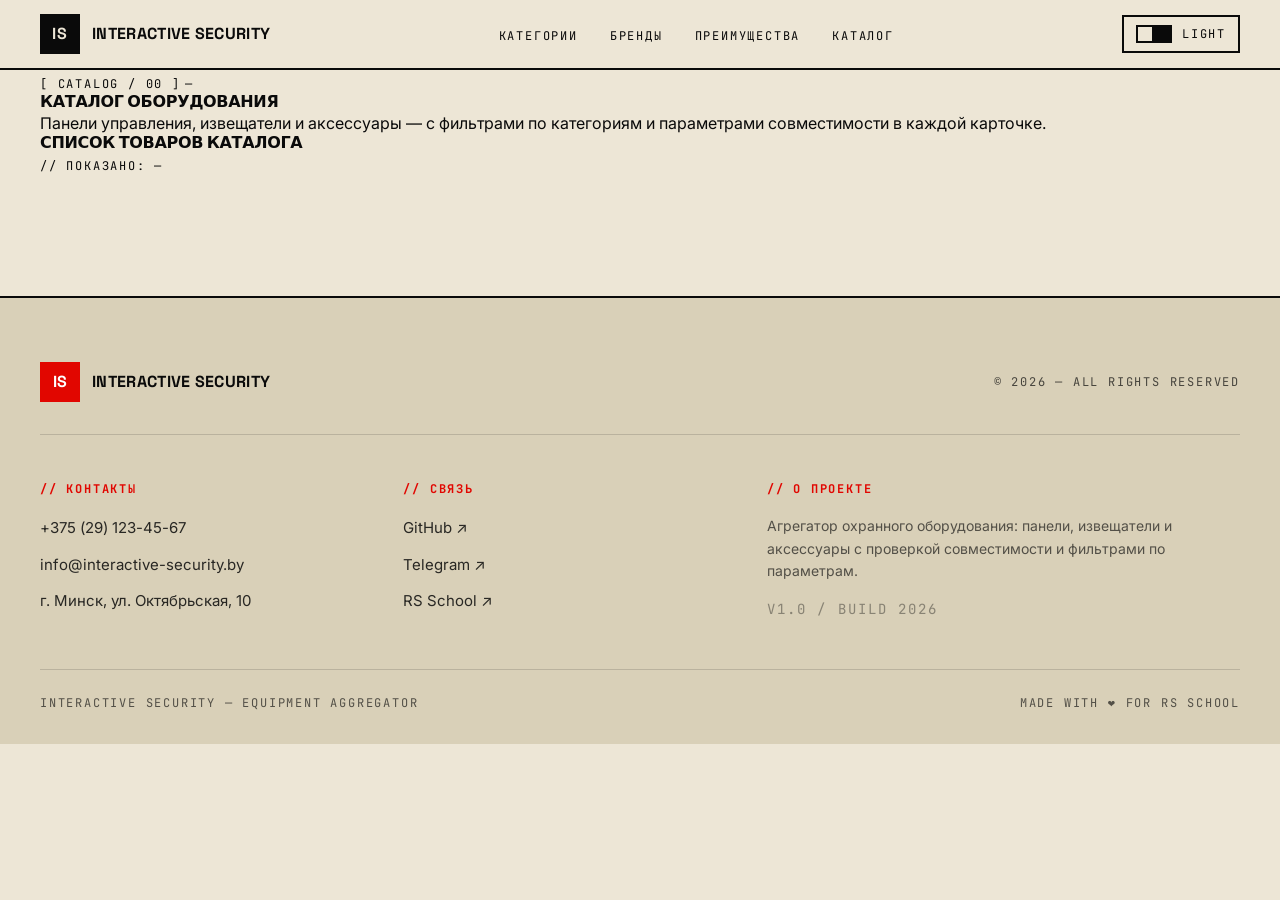
==== catalog.html @ ab157649 "feat: add catalog page markup" ====
<!DOCTYPE html>
<html lang="ru">
<head>
  <meta charset="UTF-8">
  <meta name="viewport" content="width=device-width, initial-scale=1.0">
  <title>Каталог оборудования — Interactive Security</title>
  <meta name="description" content="Каталог охранного оборудования: панели управления, извещатели и аксессуары с фильтрами по параметрам.">

  <link rel="icon" href="favicon.svg" type="image/svg+xml">
  <link rel="preconnect" href="https://fonts.googleapis.com">
  <link rel="preconnect" href="https://fonts.gstatic.com" crossorigin>
  <link href="https://fonts.googleapis.com/css2?family=Inter:wght@400;500;600&family=JetBrains+Mono:wght@400;500&family=Space+Grotesk:wght@500;700&display=swap" rel="stylesheet">
  <link rel="stylesheet" href="css/style.css">

  <script>
    (function () {
      var t = localStorage.getItem('theme');
      if (t !== 'light' && t !== 'dark') {
        t = window.matchMedia('(prefers-color-scheme: dark)').matches ? 'dark' : 'light';
      }
      document.documentElement.dataset.theme = t;
    })();
  </script>
</head>
<body>

  <!-- ============ HEADER ============ -->
  <header class="header">
    <div class="header__inner">
      <a href="index.html" class="header__logo" aria-label="Interactive Security — на главную">
        <span class="header__logo-mark">IS</span>
        <span class="header__logo-text">Interactive&nbsp;Security</span>
      </a>

      <nav class="nav" aria-label="Основная навигация">
        <ul class="nav__list">
          <li><a class="nav__link" href="index.html#catalog-preview">Категории</a></li>
          <li><a class="nav__link" href="index.html#brands">Бренды</a></li>
          <li><a class="nav__link" href="index.html#features">Преимущества</a></li>
          <li><a class="nav__link" href="catalog.html" aria-current="page">Каталог</a></li>
        </ul>
      </nav>

      <div class="header__actions">
        <button
          class="theme-toggle"
          type="button"
          role="switch"
          aria-checked="false"
          aria-label="Переключить тему"
          data-theme-toggle
        >
          <span class="theme-toggle__track">
            <span class="theme-toggle__thumb"></span>
          </span>
          <span class="theme-toggle__label mono" data-theme-label>LIGHT</span>
        </button>

        <button
          class="burger"
          type="button"
          aria-label="Открыть меню"
          aria-expanded="false"
          aria-controls="mobileMenu"
          data-burger
        >
          <span></span><span></span><span></span>
        </button>
      </div>
    </div>

    <div class="mobile-menu" id="mobileMenu" hidden>
      <ul class="mobile-menu__list">
        <li><a href="index.html#catalog-preview">Категории</a></li>
        <li><a href="index.html#brands">Бренды</a></li>
        <li><a href="index.html#features">Преимущества</a></li>
        <li><a href="catalog.html">Каталог</a></li>
      </ul>
    </div>
  </header>

  <main>

    <!-- ============ HERO КАТАЛОГА ============ -->
    <section class="catalog-hero">
      <div class="container">
        <div class="catalog-hero__top">
          <span class="mono">[ CATALOG / 00 ]</span>
          <span class="mono catalog-hero__count" data-catalog-count>—</span>
        </div>
        <h1 class="catalog-hero__title">Каталог оборудования</h1>
        <p class="catalog-hero__lead">
          Панели управления, извещатели и аксессуары — с фильтрами по категориям
          и параметрами совместимости в каждой карточке.
        </p>
      </div>
    </section>

    <!-- ============ ФИЛЬТРЫ КАТЕГОРИЙ ============ -->
    <section class="catalog" aria-labelledby="catalog-list-title">
      <div class="container">

        <h2 id="catalog-list-title" class="visually-hidden">Список товаров каталога</h2>

        <div class="catalog__filters" role="tablist" aria-label="Категории каталога">
          <!-- категории рендерятся JS-ом из categories -->
        </div>

        <div class="catalog__meta">
          <span class="mono catalog__meta-label" data-catalog-label>
            // Показано: —
          </span>
        </div>

        <!-- Сетка карточек -->
        <div class="catalog__grid" id="catalogGrid" aria-live="polite">
          <!-- карточки рендерятся JS-ом -->
        </div>

        <!-- Кнопка "показать ещё" -->
        <div class="catalog__more-wrap">
          <button
            class="btn catalog__more"
            type="button"
            data-show-more
            hidden
          >
            Показать ещё →
          </button>
        </div>

      </div>
    </section>

  </main>

  <!-- ============ FOOTER ============ -->
  <footer class="footer">
    <div class="container footer__inner">

      <div class="footer__top">
        <a href="index.html" class="footer__logo" aria-label="Interactive Security — на главную">
          <span class="footer__logo-mark">IS</span>
          <span class="footer__logo-text">Interactive&nbsp;Security</span>
        </a>
        <p class="footer__copy mono">© 2026 — ALL RIGHTS RESERVED</p>
      </div>

      <div class="footer__grid">
        <div class="footer__col">
          <h2 class="footer__heading mono">// Контакты</h2>
          <ul class="footer__list">
            <li><a href="tel:+375291234567" class="footer__link">+375 (29) 123-45-67</a></li>
            <li><a href="mailto:info@interactive-security.by" class="footer__link">info@interactive-security.by</a></li>
            <li>
              <a href="https://yandex.by/maps/?text=Минск,ул.Октябрьская,10"
                 target="_blank" rel="noopener noreferrer" class="footer__link">
                г. Минск, ул. Октябрьская, 10
              </a>
            </li>
          </ul>
        </div>

        <div class="footer__col">
          <h3 class="footer__heading mono">// Связь</h3>
          <ul class="footer__list">
            <li><a href="https://github.com/bobscrew" target="_blank" rel="noopener noreferrer" class="footer__link">GitHub ↗</a></li>
            <li><a href="https://t.me/CIUNIT" target="_blank" rel="noopener noreferrer" class="footer__link">Telegram ↗</a></li>
            <li><a href="https://rs.school/" target="_blank" rel="noopener noreferrer" class="footer__link">RS School ↗</a></li>
          </ul>
        </div>

        <div class="footer__col">
          <h2 class="footer__heading mono">// О проекте</h2>
          <p class="footer__text">
            Агрегатор охранного оборудования: панели, извещатели и аксессуары
            с проверкой совместимости и фильтрами по параметрам.
          </p>
          <p class="footer__text mono footer__version">v1.0 / build 2026</p>
        </div>
      </div>

      <div class="footer__bottom">
        <span class="mono">INTERACTIVE SECURITY — EQUIPMENT AGGREGATOR</span>
        <span class="mono">MADE WITH ❤️ FOR RS SCHOOL</span>
      </div>

    </div>
  </footer>

  <script type="module" src="js/catalog.js"></script>
</body>
</html>
---- css/style.css ----
@import url("reset.css");
@import url("variables.css");
@import url("base.css");
@import url("header.css");
@import url("footer.css");
@import url("home.css");
@import url("catalog.css");
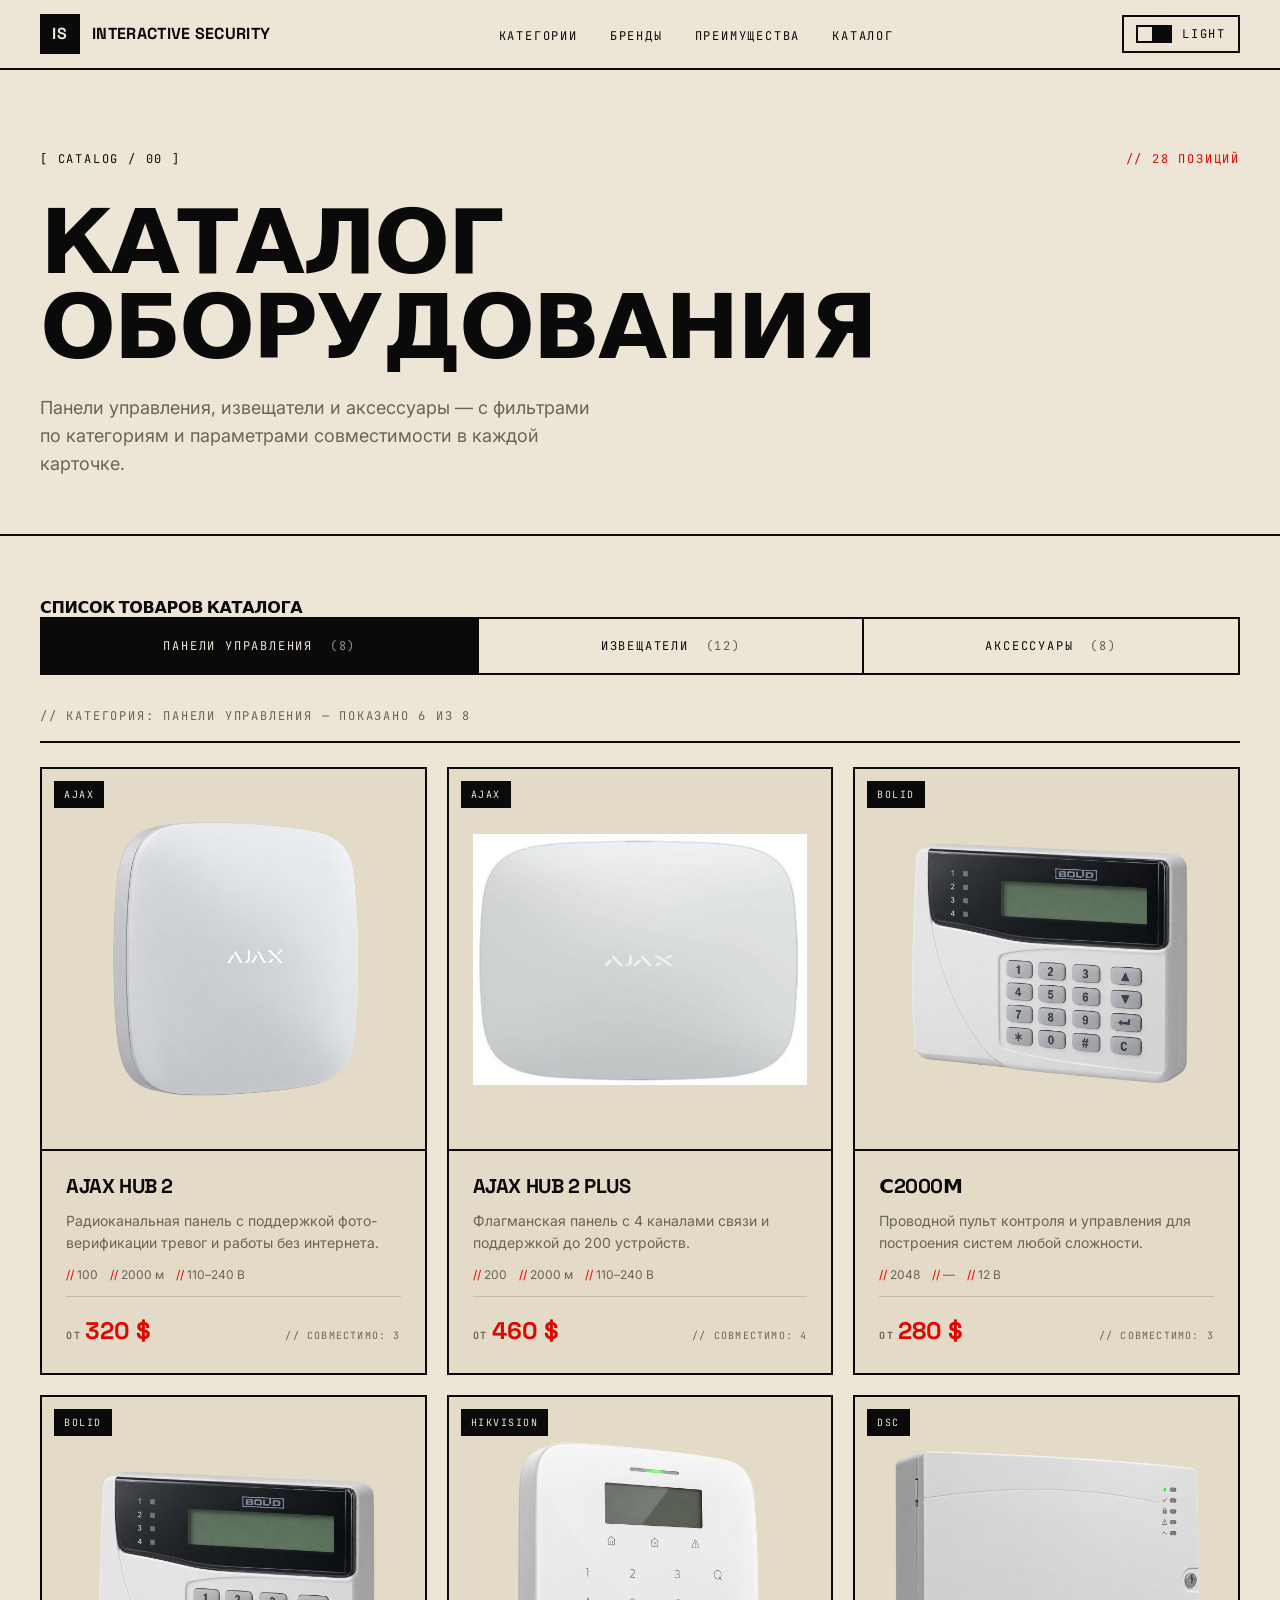
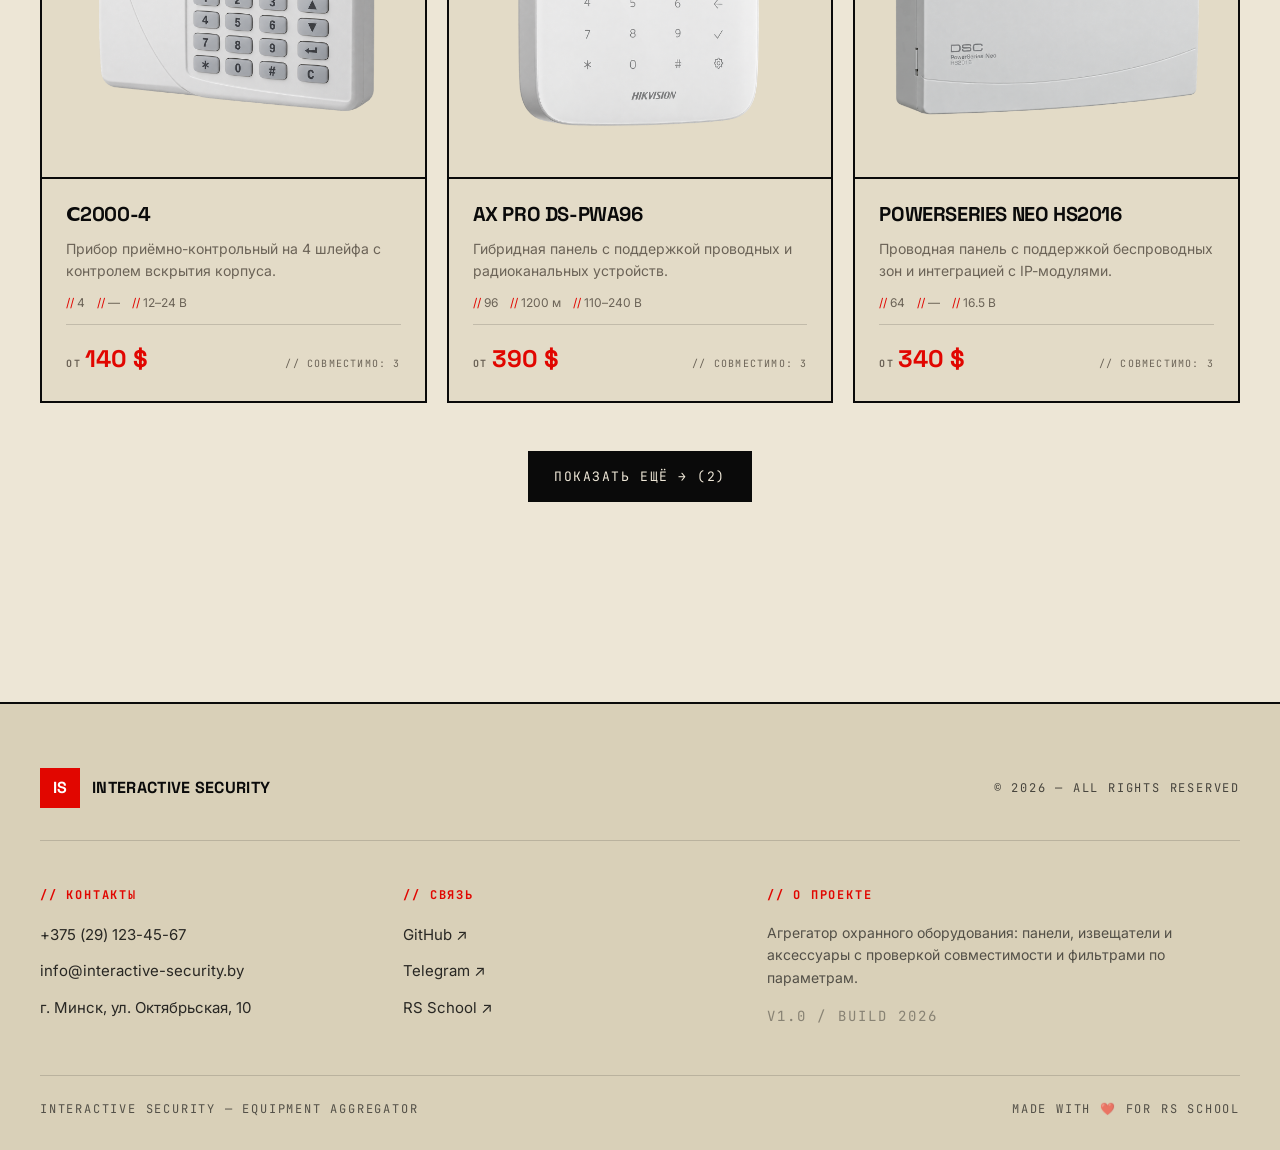
==== commit d3fb3ae5: "fix: fixedd SVG link" ====
--- a/catalog.html
+++ b/catalog.html
@@ -6,7 +6,7 @@
   <title>Каталог оборудования — Interactive Security</title>
   <meta name="description" content="Каталог охранного оборудования: панели управления, извещатели и аксессуары с фильтрами по параметрам.">
 
-  <link rel="icon" href="favicon.svg" type="image/svg+xml">
+  <link rel="icon" href="resources/favicon.svg" type="image/svg+xml">
   <link rel="preconnect" href="https://fonts.googleapis.com">
   <link rel="preconnect" href="https://fonts.gstatic.com" crossorigin>
   <link href="https://fonts.googleapis.com/css2?family=Inter:wght@400;500;600&family=JetBrains+Mono:wght@400;500&family=Space+Grotesk:wght@500;700&display=swap" rel="stylesheet">
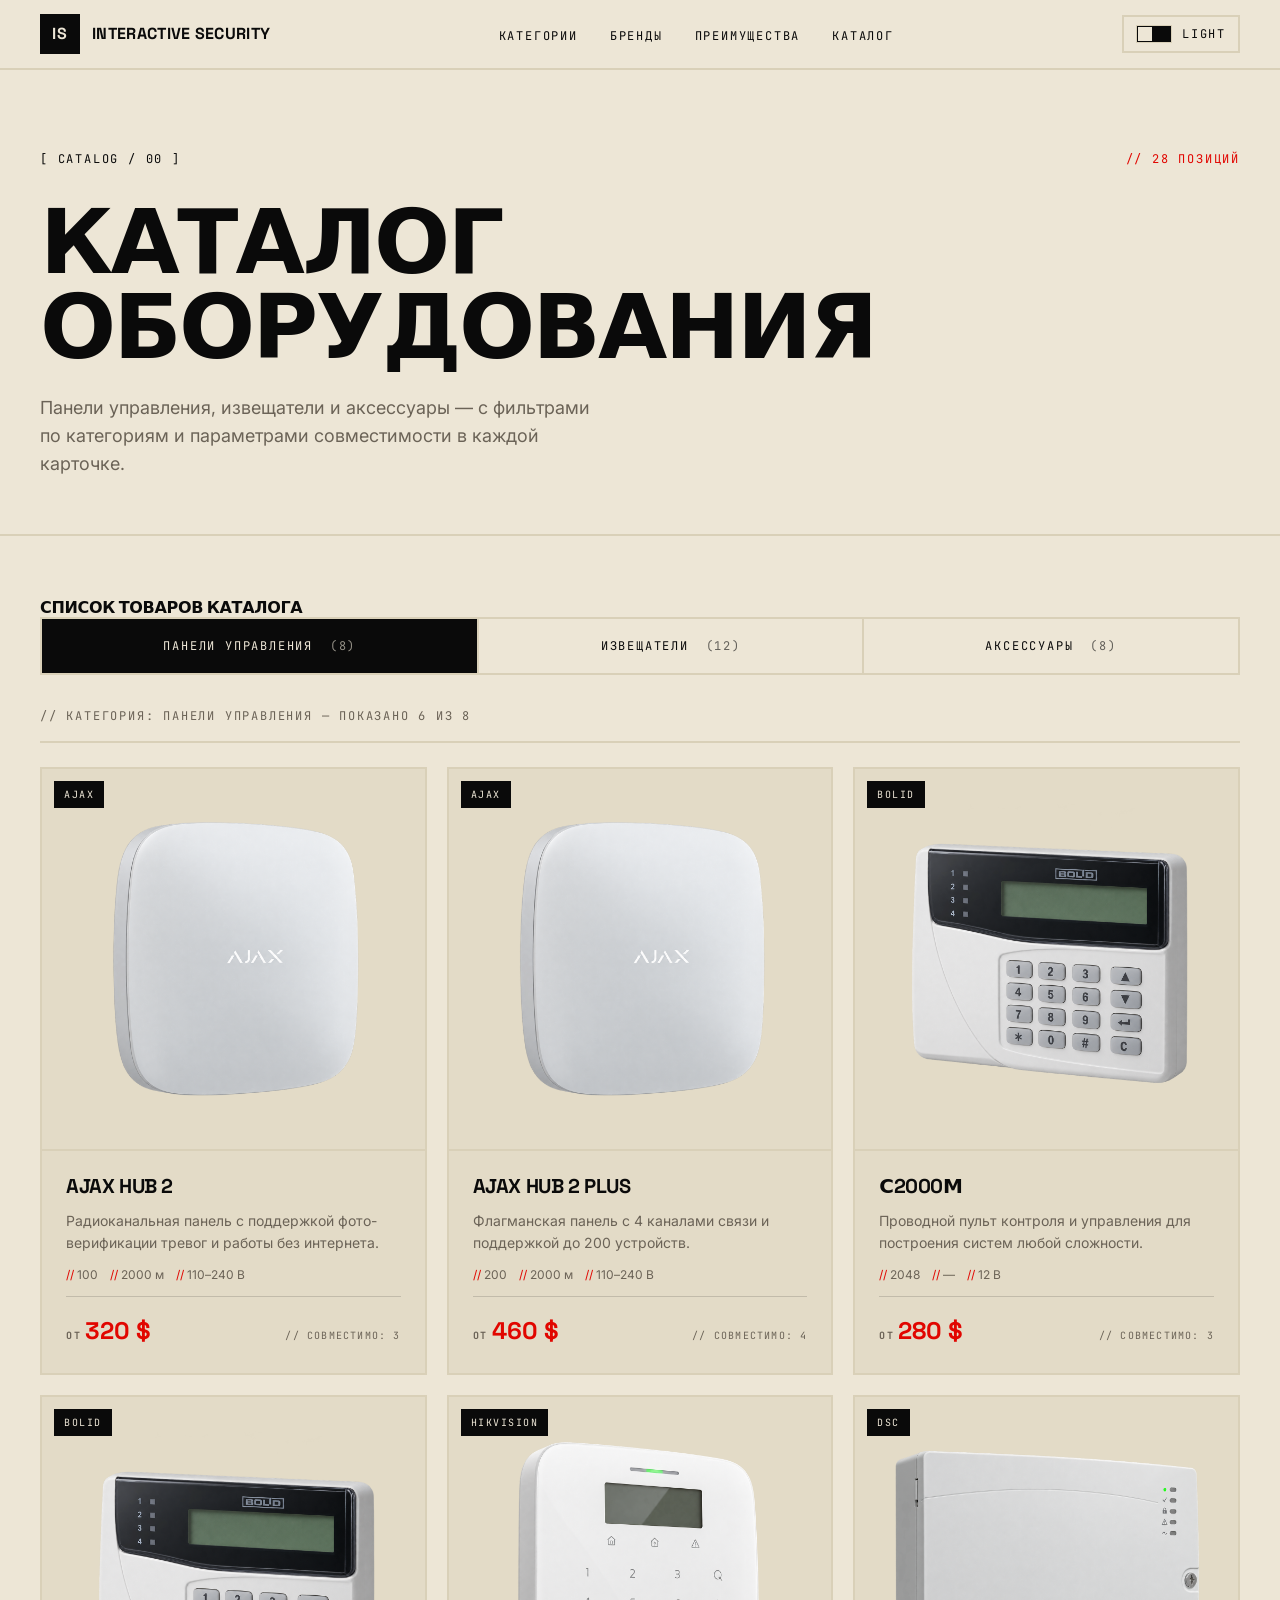
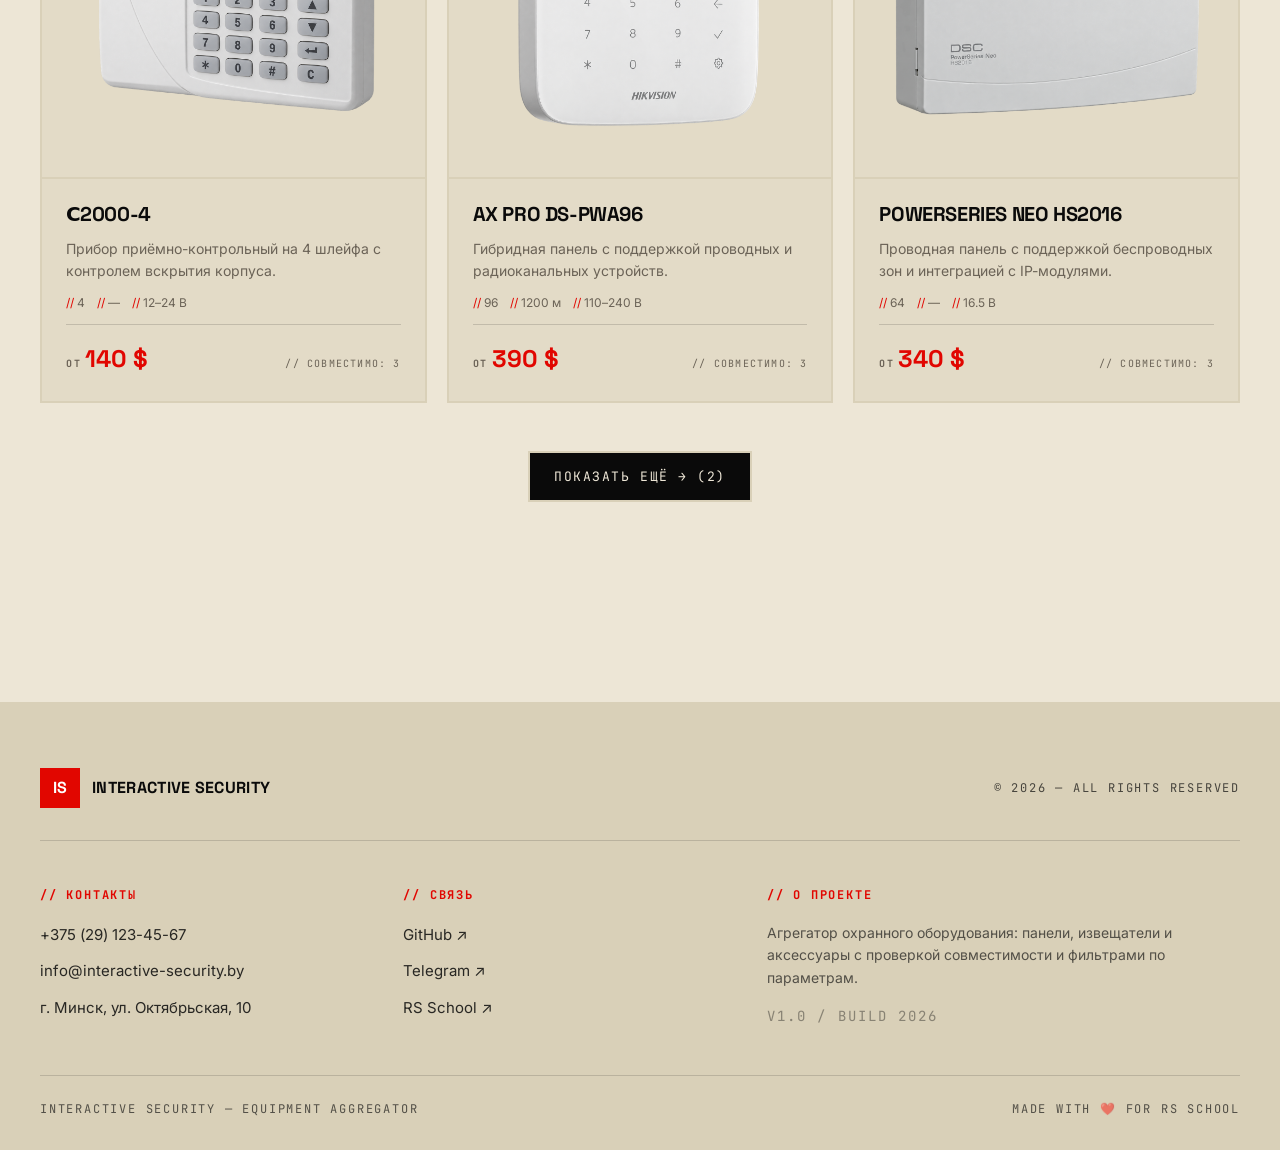
==== commit 597f1a24: "feat: add burger features" ====
--- a/catalog.html
+++ b/catalog.html
@@ -69,7 +69,7 @@
       </div>
     </div>
 
-    <div class="mobile-menu" id="mobileMenu" hidden>
+    <div class="mobile-menu" id="mobileMenu">
       <ul class="mobile-menu__list">
         <li><a href="index.html#catalog-preview">Категории</a></li>
         <li><a href="index.html#brands">Бренды</a></li>
